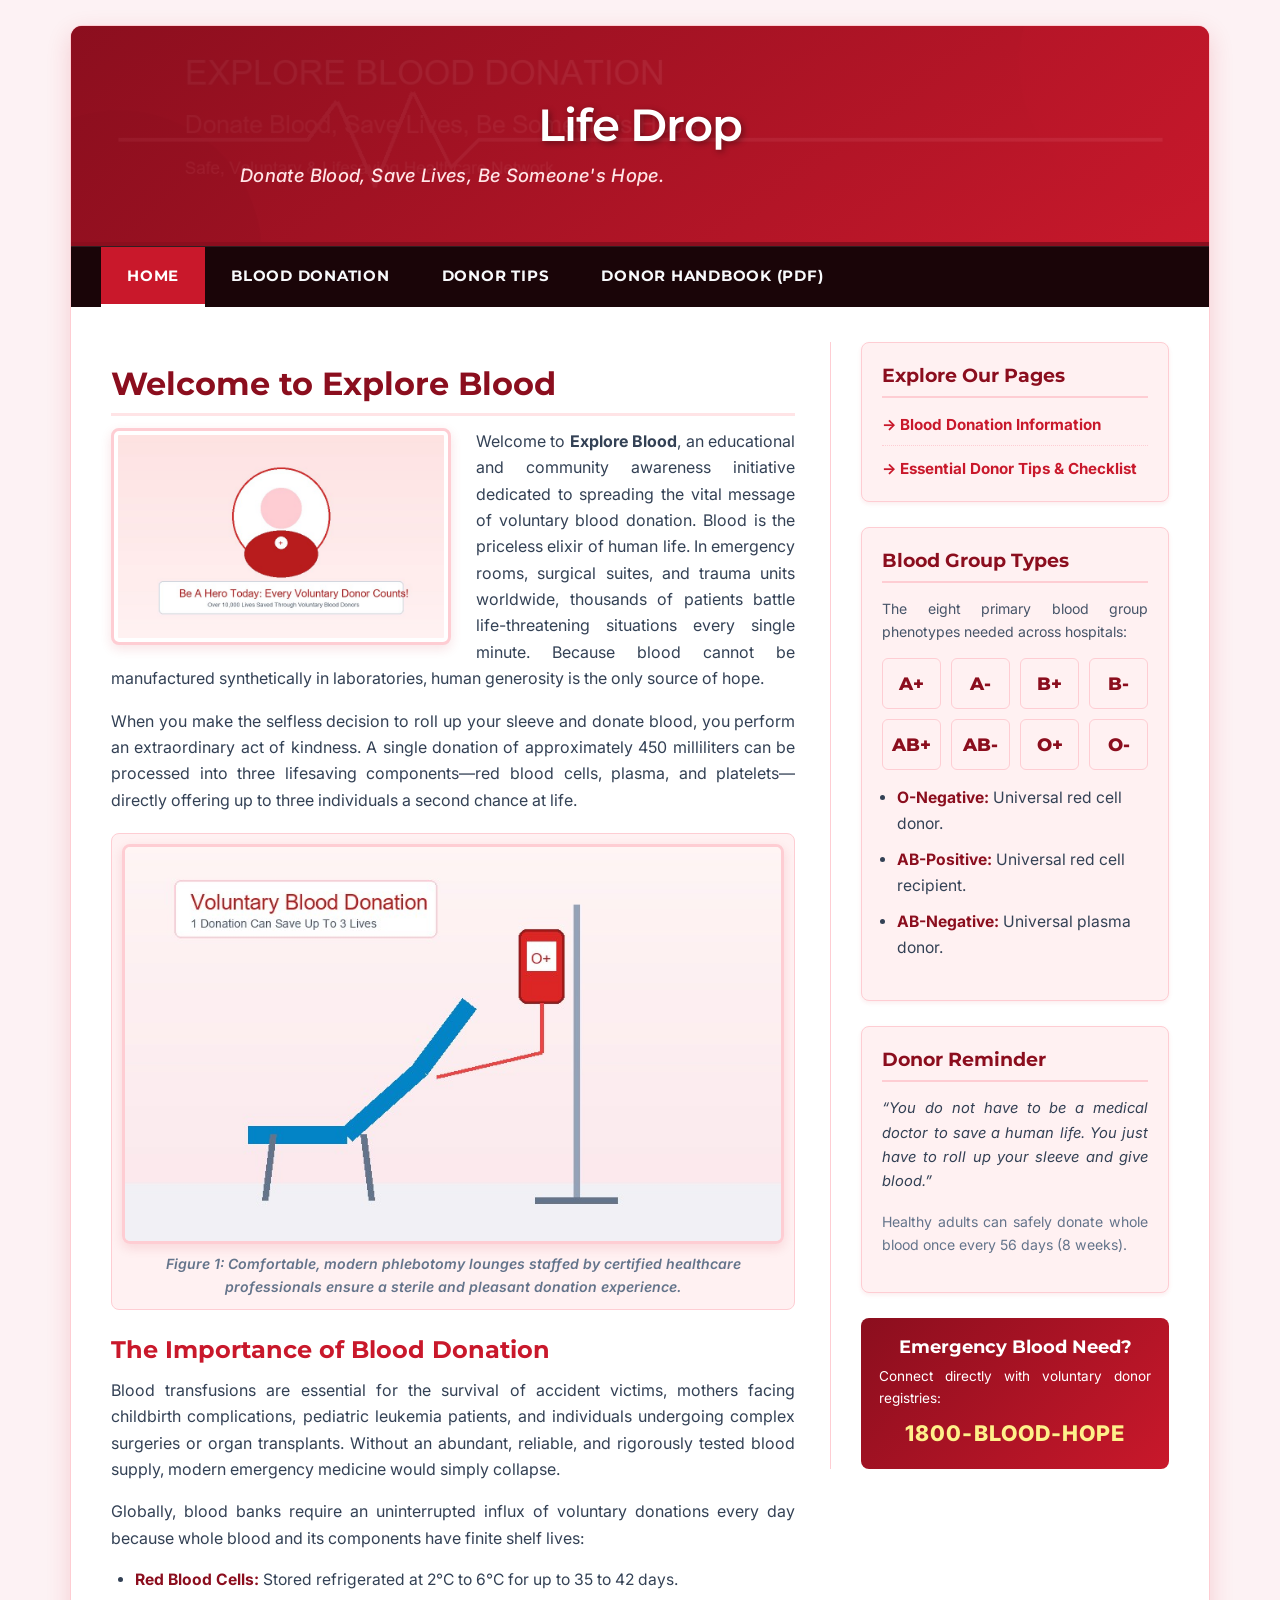
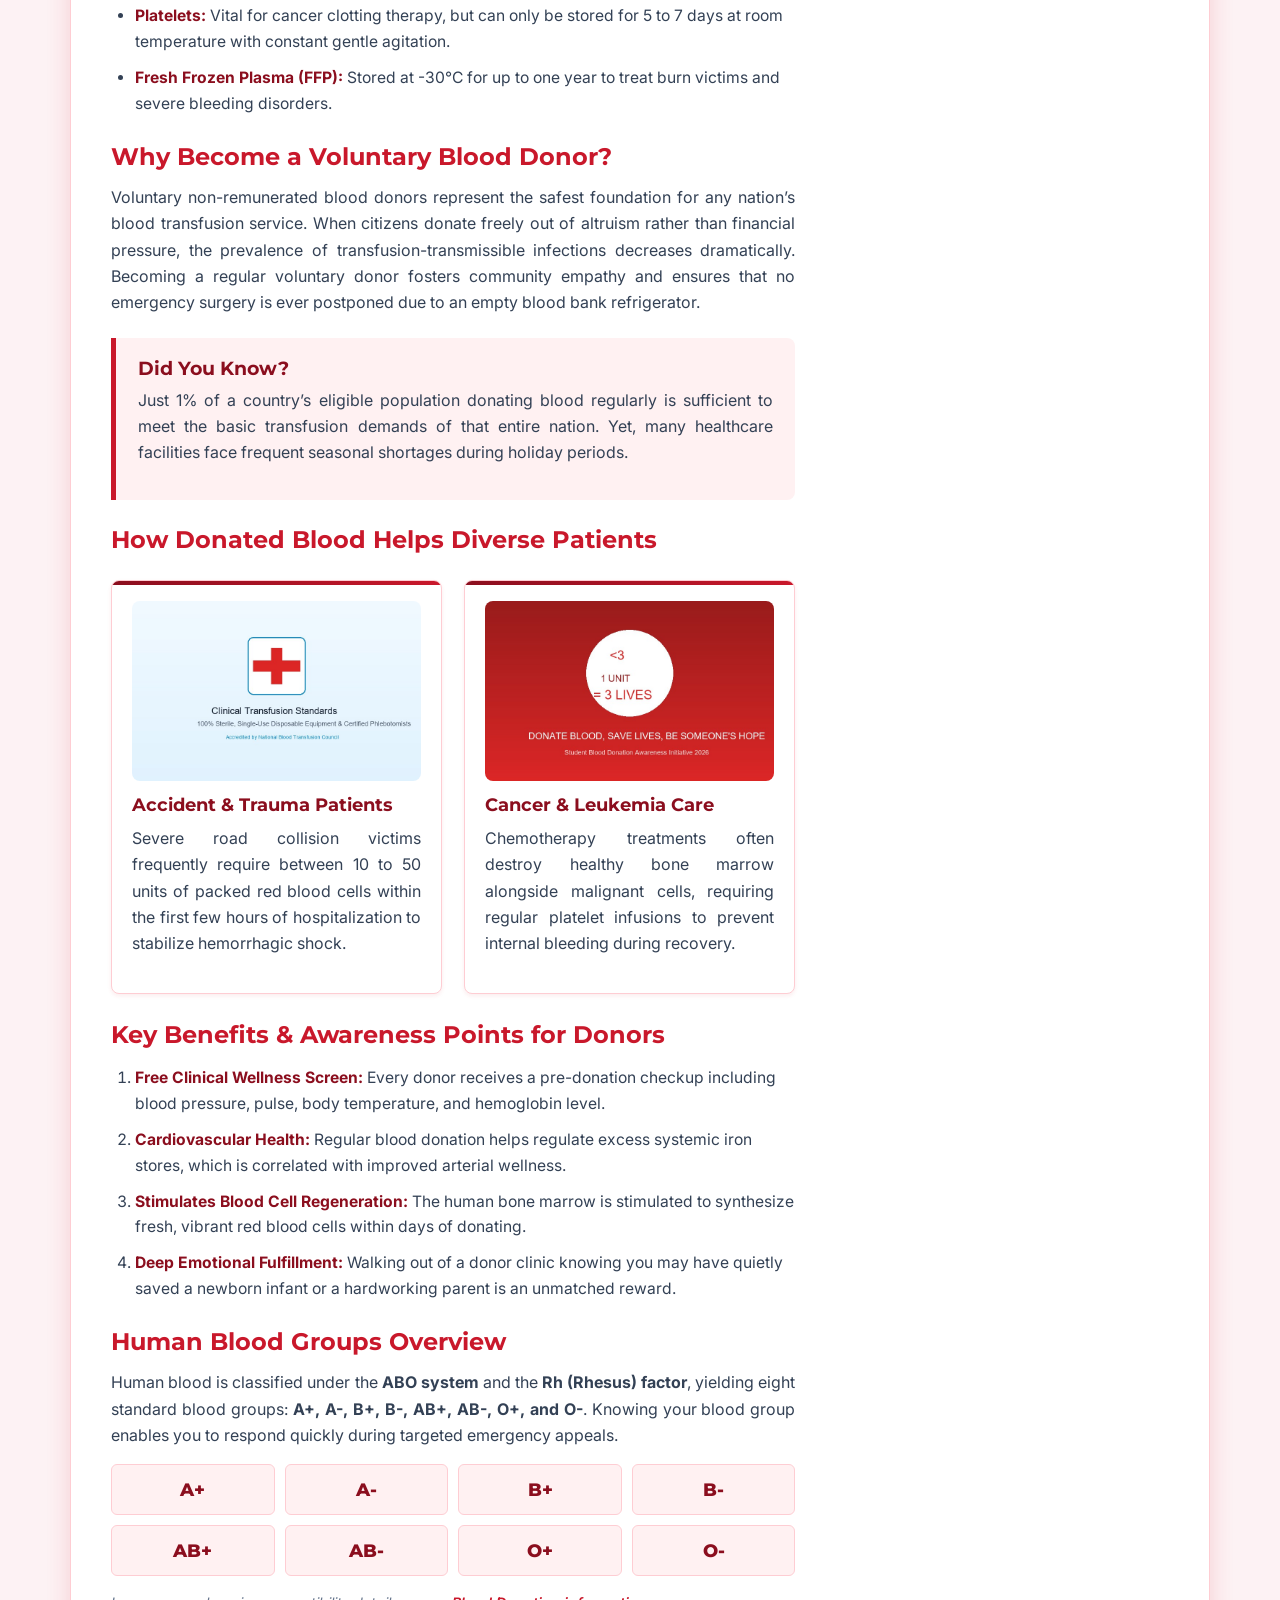
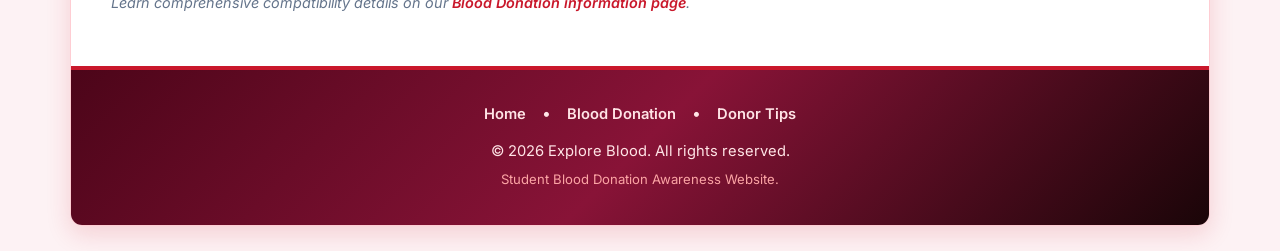
==== index.html @ 2cd2469a "blood Donor" ====
<!DOCTYPE html>
<html lang="en">
<head>
  <meta charset="UTF-8">
  <meta name="viewport" content="width=device-width, initial-scale=1.0">
  <!-- Page Title as required -->
  <title>Explore Blood | Donate Blood, Save Lives, Be Someone's Hope</title>
  
  <!-- CSS Stylesheets: normalize.css followed by main.css -->
  <link rel="stylesheet" href="styles/normalize.css">
  <link rel="stylesheet" href="styles/main.css">
  <link rel="icon" type="image/png" href="images/blood-drop.jpg">
</head>
<body>

  <!-- Main Website Wrapper: Fixed-width & centered on desktop, responsive on mobile -->
  <div class="main-wrapper">

    <!-- ======================================================================
         1. SITE HEADER (Common across all pages)
         ====================================================================== -->
    <header class="site-header">
      <div class="header-content">
        <h1 class="site-title"><a href="index.html">Life Drop</a></h1>
        <p class="site-tagline">Donate Blood, Save Lives, Be Someone's Hope.</p>
      </div>
    </header>

    <!-- ======================================================================
         2. NAVIGATION MENU (Horizontal & Responsive Pure CSS)
         ====================================================================== -->
    <nav class="site-nav">
      <!-- Hidden checkbox toggle for pure CSS mobile menu -->
      <input type="checkbox" id="nav-toggle">
      <label for="nav-toggle" class="nav-toggle-label">
        MENU <span class="menu-icon">&#9776;</span>
      </label>
      <ul class="nav-menu">
        <li><a href="index.html" class="active">Home</a></li>
        <li><a href="blood-donation.html">Blood Donation</a></li>
        <li><a href="donor-tips.html">Donor Tips</a></li>
        <li><a href="assets/blood_donor_handbook.pdf" target="_blank">Donor Handbook (PDF)</a></li>
      </ul>
    </nav>

    <!-- ======================================================================
         3. TWO-COLUMN LAYOUT (Main Content + Sidebar)
         ====================================================================== -->
    <div class="layout-container clearfix">

      <!-- MAIN SECTION (Left Column) -->
      <main class="main-content">
        
        <!-- Welcome Heading -->
        <section>
          <h1>Welcome to Explore Blood</h1>
          
          <!-- Demonstrating CSS Float Skill Requirement -->
          <img src="images/donor.jpg" alt="Happy Voluntary Blood Donor" class="img-float-left">
          
          <p>
            Welcome to <strong>Explore Blood</strong>, an educational and community awareness initiative dedicated to spreading the vital message of voluntary blood donation. Blood is the priceless elixir of human life. In emergency rooms, surgical suites, and trauma units worldwide, thousands of patients battle life-threatening situations every single minute. Because blood cannot be manufactured synthetically in laboratories, human generosity is the only source of hope.
          </p>

          <p>
            When you make the selfless decision to roll up your sleeve and donate blood, you perform an extraordinary act of kindness. A single donation of approximately 450 milliliters can be processed into three lifesaving components&mdash;red blood cells, plasma, and platelets&mdash;directly offering up to three individuals a second chance at life.
          </p>
        </section>

        <!-- Large Feature Image -->
        <section>
          <figure class="content-figure">
            <img src="images/blood-donation.jpg" alt="Clinical Blood Donation Station and Phlebotomy Lounge" class="hero-feature-img">
            <figcaption>Figure 1: Comfortable, modern phlebotomy lounges staffed by certified healthcare professionals ensure a sterile and pleasant donation experience.</figcaption>
          </figure>
        </section>

        <!-- The Critical Importance of Blood Donation -->
        <section>
          <h2>The Importance of Blood Donation</h2>
          <p>
            Blood transfusions are essential for the survival of accident victims, mothers facing childbirth complications, pediatric leukemia patients, and individuals undergoing complex surgeries or organ transplants. Without an abundant, reliable, and rigorously tested blood supply, modern emergency medicine would simply collapse.
          </p>
          <p>
            Globally, blood banks require an uninterrupted influx of voluntary donations every day because whole blood and its components have finite shelf lives:
          </p>
          <ul class="styled-list">
            <li><strong>Red Blood Cells:</strong> Stored refrigerated at 2&deg;C to 6&deg;C for up to 35 to 42 days.</li>
            <li><strong>Platelets:</strong> Vital for cancer clotting therapy, but can only be stored for 5 to 7 days at room temperature with constant gentle agitation.</li>
            <li><strong>Fresh Frozen Plasma (FFP):</strong> Stored at -30&deg;C for up to one year to treat burn victims and severe bleeding disorders.</li>
          </ul>
        </section>

        <!-- Voluntary Blood Donation Awareness -->
        <section>
          <h2>Why Become a Voluntary Blood Donor?</h2>
          <p>
            Voluntary non-remunerated blood donors represent the safest foundation for any nation&rsquo;s blood transfusion service. When citizens donate freely out of altruism rather than financial pressure, the prevalence of transfusion-transmissible infections decreases dramatically. Becoming a regular voluntary donor fosters community empathy and ensures that no emergency surgery is ever postponed due to an empty blood bank refrigerator.
          </p>

          <!-- Alert Callout Box -->
          <div class="alert-box">
            <h3>Did You Know?</h3>
            <p>
              Just 1% of a country&rsquo;s eligible population donating blood regularly is sufficient to meet the basic transfusion demands of that entire nation. Yet, many healthcare facilities face frequent seasonal shortages during holiday periods.
            </p>
          </div>
        </section>

        <!-- How Donated Blood Helps Patients -->
        <section>
          <h2>How Donated Blood Helps Diverse Patients</h2>
          <div class="cards-grid">
            <article class="info-card">
              <img src="images/healthcare.jpg" alt="Emergency Trauma Treatment">
              <h3>Accident &amp; Trauma Patients</h3>
              <p>
                Severe road collision victims frequently require between 10 to 50 units of packed red blood cells within the first few hours of hospitalization to stabilize hemorrhagic shock.
              </p>
            </article>

            <article class="info-card">
              <img src="images/save-lives.jpg" alt="Pediatric and Cancer Care">
              <h3>Cancer &amp; Leukemia Care</h3>
              <p>
                Chemotherapy treatments often destroy healthy bone marrow alongside malignant cells, requiring regular platelet infusions to prevent internal bleeding during recovery.
              </p>
            </article>
          </div>
        </section>

        <!-- Benefits of Donating Blood -->
        <section>
          <h2>Key Benefits &amp; Awareness Points for Donors</h2>
          <ol class="styled-list">
            <li><strong>Free Clinical Wellness Screen:</strong> Every donor receives a pre-donation checkup including blood pressure, pulse, body temperature, and hemoglobin level.</li>
            <li><strong>Cardiovascular Health:</strong> Regular blood donation helps regulate excess systemic iron stores, which is correlated with improved arterial wellness.</li>
            <li><strong>Stimulates Blood Cell Regeneration:</strong> The human bone marrow is stimulated to synthesize fresh, vibrant red blood cells within days of donating.</li>
            <li><strong>Deep Emotional Fulfillment:</strong> Walking out of a donor clinic knowing you may have quietly saved a newborn infant or a hardworking parent is an unmatched reward.</li>
          </ol>
        </section>

        <!-- Different Blood Groups Overview -->
        <section>
          <h2>Human Blood Groups Overview</h2>
          <p>
            Human blood is classified under the <strong>ABO system</strong> and the <strong>Rh (Rhesus) factor</strong>, yielding eight standard blood groups: <strong>A+, A-, B+, B-, AB+, AB-, O+, and O-</strong>. Knowing your blood group enables you to respond quickly during targeted emergency appeals.
          </p>
          <div class="blood-badge-grid">
            <div class="blood-badge">A+</div>
            <div class="blood-badge">A-</div>
            <div class="blood-badge">B+</div>
            <div class="blood-badge">B-</div>
            <div class="blood-badge">AB+</div>
            <div class="blood-badge">AB-</div>
            <div class="blood-badge">O+</div>
            <div class="blood-badge">O-</div>
          </div>
          <p style="font-size: 0.9rem; color: #64748b; font-style: italic;">
            Learn comprehensive compatibility details on our <a href="blood-donation.html">Blood Donation information page</a>.
          </p>
        </section>

      </main>

      <!-- SIDEBAR (Right Column as specified) -->
      <aside class="sidebar-content">

        <!-- Navigation Links Widget -->
        <div class="sidebar-widget">
          <h3>Explore Our Pages</h3>
          <ul class="sidebar-links">
            <li><a href="blood-donation.html">&rarr; Blood Donation Information</a></li>
            <li><a href="donor-tips.html">&rarr; Essential Donor Tips &amp; Checklist</a></li>
          </ul>
        </div>

        <!-- Blood Groups List Widget -->
        <div class="sidebar-widget">
          <h3>Blood Group Types</h3>
          <p style="font-size: 0.88rem; color: #475569; margin-bottom: 12px;">
            The eight primary blood group phenotypes needed across hospitals:
          </p>
          <div class="blood-badge-grid">
            <div class="blood-badge">A+</div>
            <div class="blood-badge">A-</div>
            <div class="blood-badge">B+</div>
            <div class="blood-badge">B-</div>
            <div class="blood-badge">AB+</div>
            <div class="blood-badge">AB-</div>
            <div class="blood-badge">O+</div>
            <div class="blood-badge">O-</div>
          </div>
          <ul class="styled-list" style="margin-left: 15px; font-size: 0.88rem;">
            <li><strong>O-Negative:</strong> Universal red cell donor.</li>
            <li><strong>AB-Positive:</strong> Universal red cell recipient.</li>
            <li><strong>AB-Negative:</strong> Universal plasma donor.</li>
          </ul>
        </div>

        <!-- Short Blood Donation Reminder -->
        <div class="sidebar-widget">
          <h3>Donor Reminder</h3>
          <p style="font-size: 0.92rem;">
            <em>&ldquo;You do not have to be a medical doctor to save a human life. You just have to roll up your sleeve and give blood.&rdquo;</em>
          </p>
          <p style="font-size: 0.88rem; color: #64748b; margin-top: 8px;">
            Healthy adults can safely donate whole blood once every 56 days (8 weeks).
          </p>
        </div>

        <!-- Emergency Helpline Widget -->
        <div class="helpline-box">
          <h4>Emergency Blood Need?</h4>
          <p style="font-size: 0.85rem; margin-bottom: 0;">Connect directly with voluntary donor registries:</p>
          <span class="helpline-number">1800-BLOOD-HOPE</span>
        </div>

      </aside>

    </div><!-- End of layout-container -->

    <!-- ======================================================================
         4. SITE FOOTER (Common across all pages)
         ====================================================================== -->
    <footer class="site-footer">
      <div class="footer-nav">
        <a href="index.html">Home</a> &bull;
        <a href="blood-donation.html">Blood Donation</a> &bull;
        <a href="donor-tips.html">Donor Tips</a>
      </div>
      <p>&copy; 2026 Explore Blood. All rights reserved.</p>
      <p class="footer-note">Student Blood Donation Awareness Website.</p>
    </footer>

  </div><!-- End of main-wrapper -->

</body>
</html>
---- styles/main.css ----
/* ==========================================================================
   EXPLORE BLOOD – BLOOD DONATION AWARENESS WEBSITE
   Common Stylesheet: main.css
   Topic: Explore Blood – Donate Blood, Save Lives, Be Someone's Hope
   Designed with HTML5 & CSS3 (Zero Frameworks, Zero JavaScript)
   ========================================================================== */

/* Google Fonts Import for clean modern typography */
@import url('https://fonts.googleapis.com/css2?family=Inter:wght@300;400;500;600;700&family=Montserrat:wght@600;700;800;900&display=swap');

/* --------------------------------------------------------------------------
   1. CSS VARIABLES (Theme Colors & Font Settings)
   -------------------------------------------------------------------------- */
:root {
  --primary-red: #c9182b;       /* Dominant bold red */
  --dark-red: #8b0e1e;          /* Deep rich crimson */
  --light-pink: #fff1f2;        /* Soft background pink */
  --card-pink: #ffe4e6;         /* Highlight border pink */
  --accent-pink: #fda4af;       /* Hover accent pink */
  --white: #ffffff;             /* Crisp clean white */
  --text-dark: #1e293b;         /* Deep slate heading color */
  --text-body: #334155;         /* Readable paragraph color */
  --text-muted: #64748b;        /* Subtitle gray */
  --border-color: #fecdd3;      /* Soft pinkish border */
  --shadow-sm: 0 2px 4px rgba(201, 24, 43, 0.08);
  --shadow-md: 0 4px 12px rgba(201, 24, 43, 0.12);
  --shadow-lg: 0 8px 24px rgba(201, 24, 43, 0.16);
  --border-radius: 8px;
  --transition: all 0.3s ease;
}

/* --------------------------------------------------------------------------
   2. GLOBAL RESET & BASE STYLES
   -------------------------------------------------------------------------- */
* {
  box-sizing: border-box;
  margin: 0;
  padding: 0;
}

html {
  font-family: 'Inter', -apple-system, BlinkMacSystemFont, 'Segoe UI', Roboto, sans-serif;
  font-size: 16px;
  color: var(--text-body);
  background-color: #fdf2f4;    /* Light aesthetic background */
  line-height: 1.65;
}

body {
  margin: 0;
  padding: 0;
  background-color: #fdf2f4;
  overflow-x: hidden;
}

/* Headings */
h1, h2, h3, h4, h5, h6 {
  font-family: 'Montserrat', sans-serif;
  color: var(--dark-red);
  font-weight: 700;
  line-height: 1.3;
  margin-bottom: 0.75rem;
}

h1 {
  font-size: 2rem;
  border-bottom: 3px solid var(--card-pink);
  padding-bottom: 8px;
}

h2 {
  font-size: 1.5rem;
  color: var(--primary-red);
  margin-top: 1.5rem;
}

h3 {
  font-size: 1.2rem;
  color: var(--text-dark);
}

p {
  margin-bottom: 1rem;
  text-align: justify;
}

a {
  color: var(--primary-red);
  text-decoration: none;
  font-weight: 600;
  transition: var(--transition);
}

a:hover, a:focus {
  color: var(--dark-red);
  text-decoration: underline;
}

img {
  max-width: 100%;
  height: auto;
  display: block;
  border-radius: var(--border-radius);
}

/* --------------------------------------------------------------------------
   3. FIXED-WIDTH CENTERED CONTAINER (Desktop View)
   -------------------------------------------------------------------------- */
.main-wrapper {
  width: 1140px;
  max-width: 95%;
  margin: 25px auto;
  background-color: var(--white);
  box-shadow: var(--shadow-lg);
  border-radius: 12px;
  overflow: hidden;
  border: 1px solid var(--border-color);
}

/* --------------------------------------------------------------------------
   4. HEADER & BANNER STYLING
   -------------------------------------------------------------------------- */
header.site-header {
  position: relative;
  background: linear-gradient(135deg, rgba(139, 14, 30, 0.95), rgba(201, 24, 43, 0.9)), url('../images/banner.jpg') center/cover no-repeat;
  color: var(--white);
  padding: 40px 45px 35px;
  text-align: center;
  border-bottom: 4px solid var(--dark-red);
}

.header-content {
  max-width: 800px;
  margin: 0 auto;
}

.site-title {
  font-size: 2.8rem;
  font-weight: 900;
  letter-spacing: -0.02em;
  color: var(--white);
  text-shadow: 2px 2px 6px rgba(0, 0, 0, 0.4);
  margin-bottom: 6px;
  border: none;
  padding: 0;
}

.site-title a {
  color: var(--white);
  text-decoration: none;
}

.site-tagline {
  font-size: 1.15rem;
  font-weight: 500;
  color: #ffe4e6;
  font-style: italic;
  letter-spacing: 0.02em;
}

/* --------------------------------------------------------------------------
   5. NAVIGATION MENU (Horizontal & Responsive Pure CSS)
   -------------------------------------------------------------------------- */
nav.site-nav {
  background-color: #1a0508;    /* Dark crimson-black navbar */
  position: relative;
  border-top: 1px solid rgba(255, 255, 255, 0.1);
}

/* Hidden checkbox for pure CSS mobile menu toggle */
#nav-toggle {
  display: none;
}

.nav-toggle-label {
  display: none;
  color: var(--white);
  padding: 14px 20px;
  font-weight: 700;
  cursor: pointer;
  text-align: right;
  font-family: 'Montserrat', sans-serif;
  user-select: none;
}

.nav-toggle-label .menu-icon {
  margin-left: 8px;
  font-size: 1.25rem;
}

.nav-menu {
  list-style: none;
  display: flex;
  margin: 0;
  padding: 0 30px;
  justify-content: flex-start;
}

.nav-menu li {
  margin: 0;
}

.nav-menu li a {
  display: block;
  padding: 16px 26px;
  color: #f8fafc;
  font-family: 'Montserrat', sans-serif;
  font-size: 0.95rem;
  font-weight: 700;
  text-transform: uppercase;
  letter-spacing: 0.05em;
  transition: var(--transition);
  border-bottom: 3px solid transparent;
}

.nav-menu li a:hover,
.nav-menu li a.active {
  background-color: var(--primary-red);
  color: var(--white);
  text-decoration: none;
  border-bottom: 3px solid var(--white);
}

/* --------------------------------------------------------------------------
   6. TWO-COLUMN LAYOUT (Main Content + Sidebar)
   -------------------------------------------------------------------------- */
.layout-container {
  padding: 35px 40px;
  background-color: var(--white);
}

/* Clearfix for floating layout */
.clearfix::after {
  content: "";
  display: table;
  clear: both;
}

/* Left Main Section (68% Width) */
main.main-content {
  float: left;
  width: 68%;
  padding-right: 35px;
}

/* Right Sidebar Section (32% Width) */
aside.sidebar-content {
  float: right;
  width: 32%;
  padding-left: 30px;
  border-left: 1px solid var(--border-color);
}

/* --------------------------------------------------------------------------
   7. FLOAT IMAGE & VISUAL CONTENT STYLING
   -------------------------------------------------------------------------- */
/* Demonstrating the floating skill requirement */
.img-float-left {
  float: left;
  margin: 0 25px 15px 0;
  border: 3px solid var(--border-color);
  padding: 4px;
  background-color: var(--white);
  box-shadow: var(--shadow-md);
  max-width: 340px;
  transition: var(--transition);
}

.img-float-left:hover {
  transform: scale(1.02);
  border-color: var(--primary-red);
}

.hero-feature-img {
  width: 100%;
  max-height: 400px;
  object-fit: cover;
  border: 3px solid var(--border-color);
  margin: 20px 0;
  box-shadow: var(--shadow-md);
  transition: var(--transition);
}

.hero-feature-img:hover {
  box-shadow: var(--shadow-lg);
  border-color: var(--primary-red);
}

/* Figure & Figcaption */
figure.content-figure {
  margin: 20px 0;
  padding: 10px;
  background-color: var(--light-pink);
  border: 1px solid var(--border-color);
  border-radius: var(--border-radius);
  text-align: center;
}

figure.content-figure img {
  width: 100%;
  margin: 0 auto;
}

figcaption {
  font-size: 0.88rem;
  font-weight: 600;
  color: var(--text-muted);
  margin-top: 8px;
  font-style: italic;
}

/* --------------------------------------------------------------------------
   8. ATTRACTIVE CARDS & CONTENT GRIDS
   -------------------------------------------------------------------------- */
.cards-grid {
  display: grid;
  grid-template-columns: repeat(2, 1fr);
  gap: 22px;
  margin: 25px 0;
}

.info-card {
  background-color: var(--white);
  border: 1px solid var(--border-color);
  border-radius: var(--border-radius);
  padding: 20px;
  box-shadow: var(--shadow-sm);
  transition: var(--transition);
  position: relative;
  overflow: hidden;
}

.info-card::before {
  content: "";
  position: absolute;
  top: 0;
  left: 0;
  right: 0;
  height: 4px;
  background: linear-gradient(90deg, var(--dark-red), var(--primary-red));
}

.info-card:hover {
  transform: translateY(-4px);
  box-shadow: var(--shadow-md);
  border-color: var(--accent-pink);
}

.info-card h3 {
  font-size: 1.15rem;
  margin-top: 5px;
  margin-bottom: 8px;
  color: var(--dark-red);
}

.info-card img {
  width: 100%;
  height: 180px;
  object-fit: cover;
  margin-bottom: 12px;
}

/* Callout Alert Box */
.alert-box {
  background-color: var(--light-pink);
  border-left: 5px solid var(--primary-red);
  padding: 18px 22px;
  margin: 22px 0;
  border-radius: 0 var(--border-radius) var(--border-radius) 0;
}

.alert-box h3 {
  color: var(--dark-red);
  margin-top: 0;
  margin-bottom: 6px;
}

/* Styled Lists */
ul.styled-list, ol.styled-list {
  margin: 15px 0 20px 24px;
  padding: 0;
}

ul.styled-list li, ol.styled-list li {
  margin-bottom: 10px;
  font-size: 0.98rem;
}

ul.styled-list li strong, ol.styled-list li strong {
  color: var(--dark-red);
}

/* Blood Groups Badge Grid */
.blood-badge-grid {
  display: grid;
  grid-template-columns: repeat(4, 1fr);
  gap: 10px;
  margin: 15px 0;
}

.blood-badge {
  background-color: var(--light-pink);
  border: 1px solid var(--border-color);
  border-radius: 6px;
  padding: 10px 4px;
  text-align: center;
  font-family: 'Montserrat', sans-serif;
  font-weight: 800;
  font-size: 1.1rem;
  color: var(--dark-red);
  transition: var(--transition);
}

.blood-badge:hover {
  background-color: var(--primary-red);
  color: var(--white);
  transform: scale(1.05);
}

/* --------------------------------------------------------------------------
   9. SIDEBAR WIDGETS & NAVIGATION
   -------------------------------------------------------------------------- */
.sidebar-widget {
  background-color: var(--light-pink);
  border: 1px solid var(--border-color);
  border-radius: var(--border-radius);
  padding: 20px;
  margin-bottom: 25px;
  box-shadow: var(--shadow-sm);
}

.sidebar-widget h3 {
  font-size: 1.2rem;
  color: var(--dark-red);
  border-bottom: 2px solid var(--border-color);
  padding-bottom: 8px;
  margin-top: 0;
  margin-bottom: 14px;
}

.sidebar-links {
  list-style: none;
  padding: 0;
  margin: 0;
}

.sidebar-links li {
  margin-bottom: 10px;
  border-bottom: 1px dotted var(--border-color);
  padding-bottom: 8px;
}

.sidebar-links li:last-child {
  border-bottom: none;
  margin-bottom: 0;
  padding-bottom: 0;
}

.sidebar-links li a {
  display: block;
  font-size: 0.95rem;
  color: var(--primary-red);
  font-weight: 700;
  transition: var(--transition);
}

.sidebar-links li a:hover {
  color: var(--dark-red);
  padding-left: 5px;
}

/* Emergency Helpline Box */
.helpline-box {
  background: linear-gradient(135deg, var(--dark-red), var(--primary-red));
  color: var(--white);
  border-radius: var(--border-radius);
  padding: 18px;
  text-align: center;
  margin-top: 15px;
}

.helpline-box h4 {
  color: var(--white);
  margin-bottom: 6px;
  font-size: 1.1rem;
}

.helpline-number {
  font-size: 1.35rem;
  font-weight: 800;
  color: #fef08a;
  letter-spacing: 0.05em;
  display: block;
  margin-top: 6px;
}

/* --------------------------------------------------------------------------
   10. FOOTER STYLING
   -------------------------------------------------------------------------- */
footer.site-footer {
  background: linear-gradient(135deg, #4c0519 0%, #881337 50%, #1a0508 100%);
  color: #ffe4e6;
  padding: 30px 40px;
  text-align: center;
  border-top: 4px solid var(--primary-red);
}

.footer-nav {
  margin-bottom: 12px;
}

.footer-nav a {
  color: #ffe4e6;
  font-size: 0.92rem;
  margin: 0 12px;
  transition: var(--transition);
}

.footer-nav a:hover {
  color: var(--white);
}

footer p {
  text-align: center;
  margin: 4px 0;
  font-size: 0.92rem;
}

.footer-note {
  font-size: 0.82rem;
  color: #fca5a5;
  margin-top: 6px;
}
/* --------------------------------------------------------------------------
   10B. PURE CSS CAROUSEL (Zero JavaScript)
   -------------------------------------------------------------------------- */
.css-carousel-container {
  position: relative;
  width: 100%;
  max-width: 720px;
  margin: 25px auto;
  border: 1px solid var(--border-color);
  border-radius: var(--border-radius);
  overflow: hidden;
  background-color: #0f172a;
  box-shadow: var(--shadow-md);
}

.carousel-radio {
  display: none;
}

.carousel-slides {
  position: relative;
  width: 400%; /* 4 slides */
  height: 380px;
  transition: transform 0.5s ease-in-out;
  display: flex;
}

.carousel-slide {
  width: 25%;
  height: 380px;
  position: relative;
}

.carousel-slide img {
  width: 100%;
  height: 100%;
  object-fit: cover;
}

.slide-caption {
  position: absolute;
  bottom: 0;
  left: 0;
  right: 0;
  background: rgba(15, 23, 42, 0.88);
  color: var(--white);
  padding: 12px 20px;
  font-family: 'Montserrat', sans-serif;
  font-size: 0.9rem;
  border-top: 1px solid rgba(255, 255, 255, 0.2);
}

#slide1:checked ~ .carousel-slides {
  transform: translateX(0%);
}
#slide2:checked ~ .carousel-slides {
  transform: translateX(-25%);
}
#slide3:checked ~ .carousel-slides {
  transform: translateX(-50%);
}
#slide4:checked ~ .carousel-slides {
  transform: translateX(-75%);
}

.carousel-indicators {
  position: absolute;
  bottom: 48px;
  left: 0;
  right: 0;
  text-align: center;
  z-index: 10;
}

.carousel-indicator-dot {
  display: inline-block;
  width: 14px;
  height: 14px;
  margin: 0 6px;
  border-radius: 50%;
  background-color: rgba(255, 255, 255, 0.4);
  border: 2px solid var(--white);
  cursor: pointer;
  transition: background-color 0.3s, transform 0.2s;
}

.carousel-indicator-dot:hover {
  background-color: rgba(255, 255, 255, 0.85);
}

#slide1:checked ~ .carousel-indicators label[for="slide1"],
#slide2:checked ~ .carousel-indicators label[for="slide2"],
#slide3:checked ~ .carousel-indicators label[for="slide3"],
#slide4:checked ~ .carousel-indicators label[for="slide4"] {
  background-color: var(--primary-red);
  transform: scale(1.25);
}

/* --------------------------------------------------------------------------
   10C. MEDIA CARDS (Audio Player & PDF Download)
   -------------------------------------------------------------------------- */
.media-card {
  background-color: var(--light-pink);
  border: 1px solid var(--border-color);
  border-radius: var(--border-radius);
  padding: 22px;
  margin: 22px 0;
  box-shadow: var(--shadow-sm);
  transition: var(--transition);
}

.media-card:hover {
  box-shadow: var(--shadow-md);
  border-color: var(--accent-pink);
}

.media-card h3 {
  margin-top: 0;
  color: var(--dark-red);
  font-size: 1.2rem;
  display: flex;
  align-items: center;
  gap: 8px;
}

.media-card audio {
  width: 100%;
  margin: 12px 0 10px;
}

.download-btn {
  display: inline-block;
  background-color: var(--primary-red);
  color: var(--white) !important;
  font-family: 'Montserrat', sans-serif;
  font-size: 0.92rem;
  font-weight: 700;
  padding: 10px 20px;
  border-radius: var(--border-radius);
  text-decoration: none !important;
  box-shadow: var(--shadow-sm);
  transition: var(--transition);
  margin-top: 6px;
}

.download-btn:hover {
  background-color: var(--dark-red);
  transform: translateY(-2px);
  box-shadow: var(--shadow-md);
}

.download-btn.secondary {
  background-color: #0284c7;
}

.download-btn.secondary:hover {
  background-color: #0369a1;
}

/* --------------------------------------------------------------------------
   11. RESPONSIVE DESIGN (Media Queries)
   -------------------------------------------------------------------------- */

/* Tablet Screens (max-width: 991px and min-width: 768px) */
@media screen and (max-width: 991px) {
  .main-wrapper {
    width: 95%;
    margin: 15px auto;
  }

  header.site-header {
    padding: 30px 25px;
  }

  .site-title {
    font-size: 2.2rem;
  }

  .layout-container {
    padding: 25px 25px;
  }

  main.main-content {
    width: 64%;
    padding-right: 20px;
  }

  aside.sidebar-content {
    width: 36%;
    padding-left: 20px;
  }

  .cards-grid {
    grid-template-columns: 1fr;
    gap: 18px;
  }
}

/* Mobile Screens (max-width: 767px) */
@media screen and (max-width: 767px) {
  body {
    background-color: var(--white);
  }

  .main-wrapper {
    width: 100%;
    margin: 0;
    border-radius: 0;
    border: none;
    box-shadow: none;
  }

  header.site-header {
    padding: 25px 18px;
  }

  .site-title {
    font-size: 1.8rem;
  }

  .site-tagline {
    font-size: 0.95rem;
  }

  /* Show Pure CSS Mobile Menu Toggle */
  .nav-toggle-label {
    display: block;
    background-color: #1a0508;
    border-bottom: 1px solid rgba(255, 255, 255, 0.1);
  }

  .nav-menu {
    display: none;
    flex-direction: column;
    padding: 0;
  }

  /* When checkbox is checked, expand menu */
  #nav-toggle:checked ~ .nav-menu {
    display: flex;
  }

  .nav-menu li a {
    padding: 14px 20px;
    border-bottom: 1px solid rgba(255, 255, 255, 0.08);
  }

  .layout-container {
    padding: 20px 16px;
  }

  /* Single Column Stacking for Mobile */
  main.main-content,
  aside.sidebar-content {
    float: none;
    width: 100%;
    padding: 0;
    border: none;
  }

  aside.sidebar-content {
    margin-top: 35px;
    padding-top: 25px;
    border-top: 2px solid var(--border-color);
  }

  .img-float-left {
    float: none;
    max-width: 100%;
    margin: 0 0 18px 0;
  }

  .cards-grid {
    grid-template-columns: 1fr;
  }

  .carousel-slides,
  .carousel-slide {
    height: 230px;
  }

  footer.site-footer {
    padding: 22px 16px;
  }
}
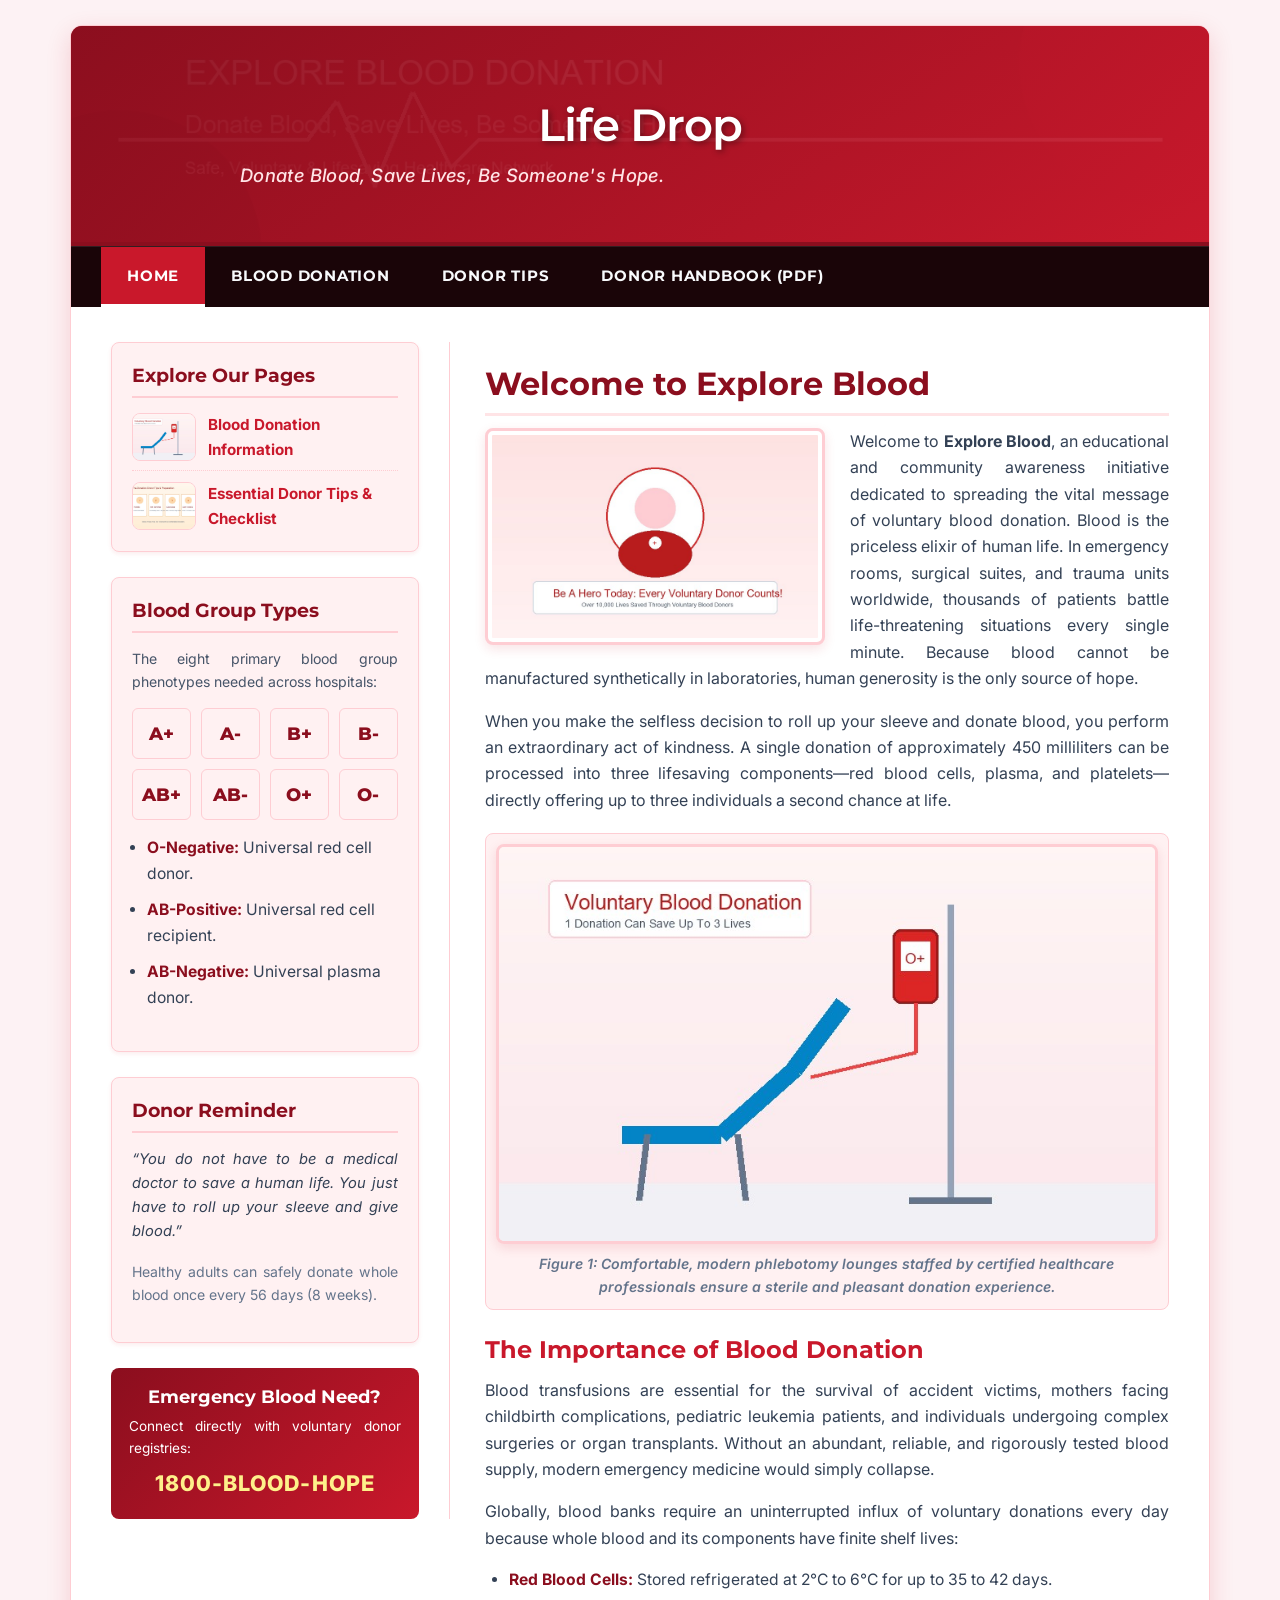
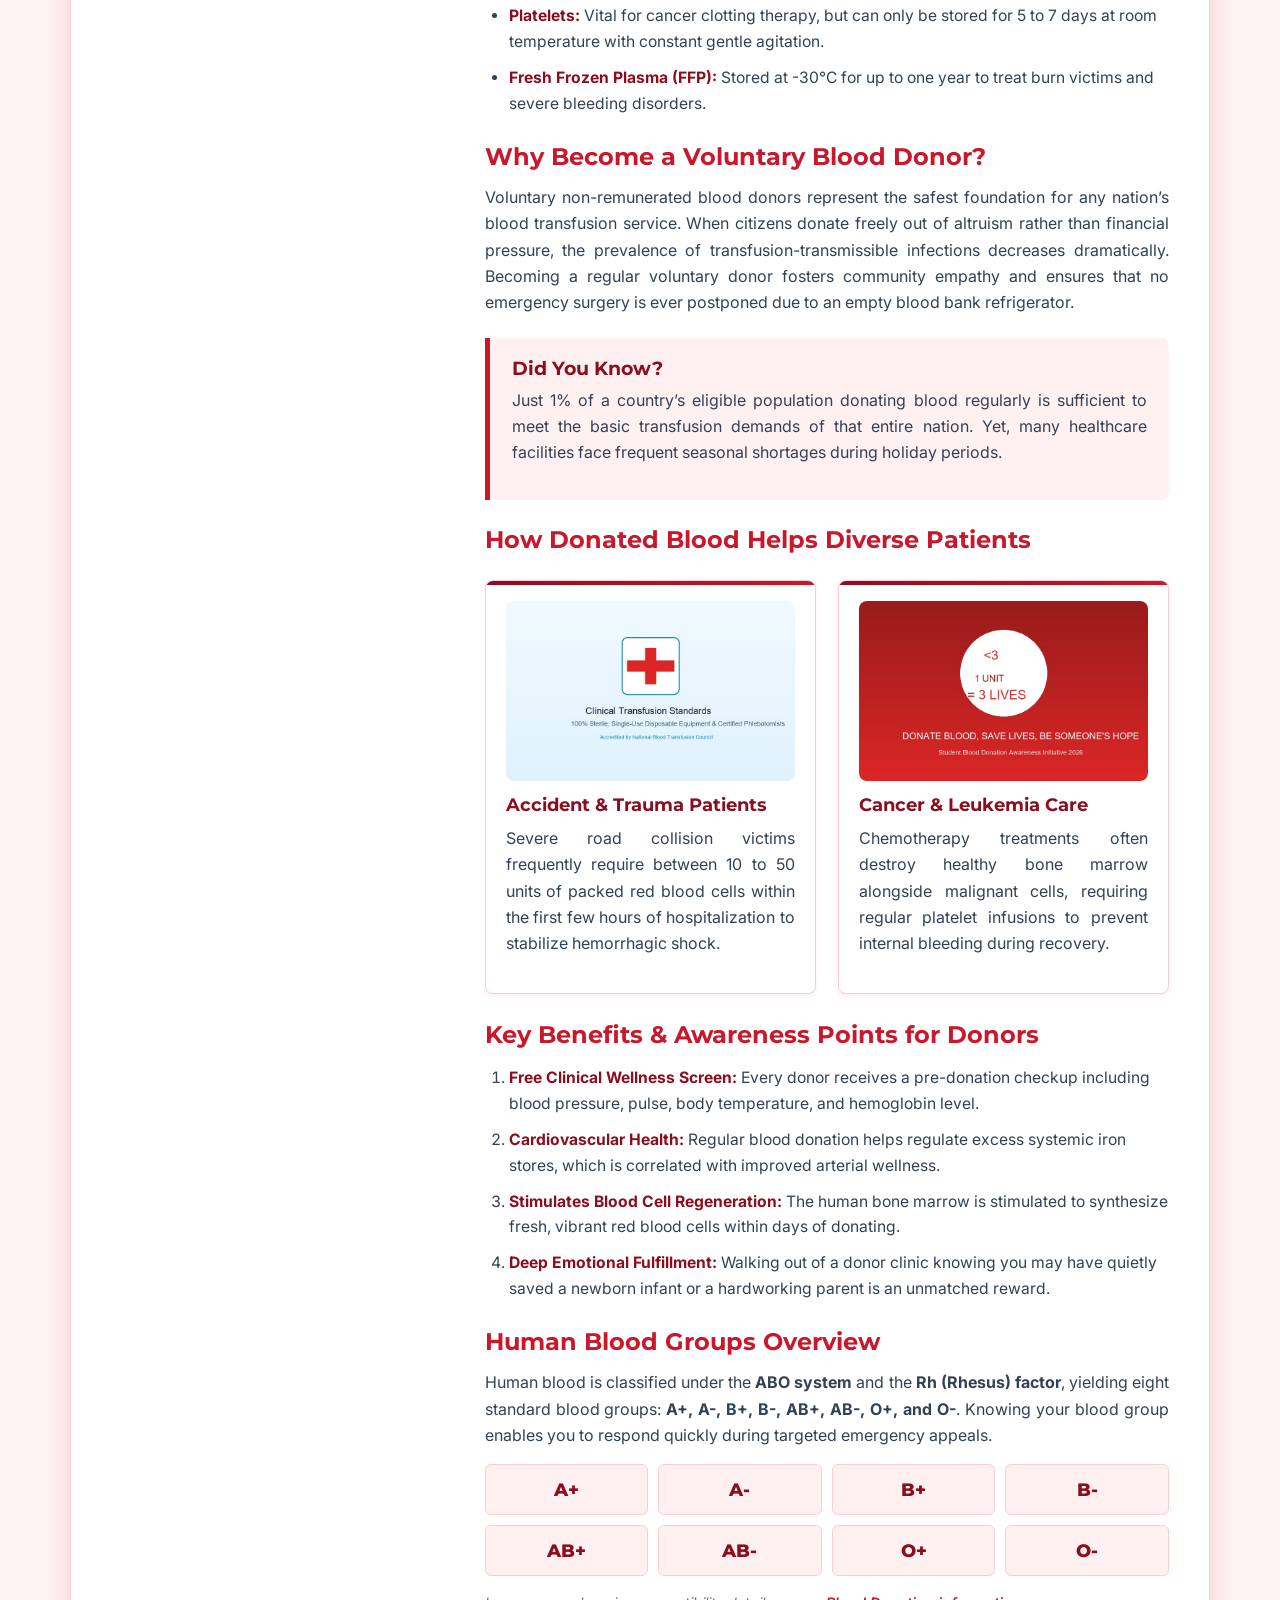
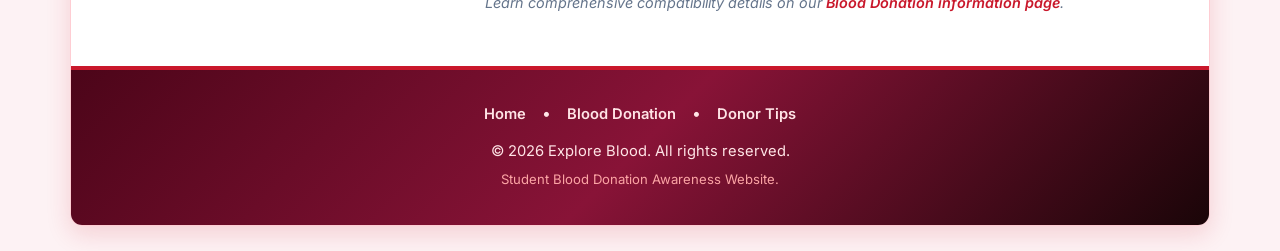
==== commit 79ea0013: "blood Donor" ====
--- a/index.html
+++ b/index.html
@@ -163,15 +163,25 @@
 
       </main>
 
-      <!-- SIDEBAR (Right Column as specified) -->
+      <!-- SIDEBAR (Left Column) -->
       <aside class="sidebar-content">
 
         <!-- Navigation Links Widget -->
         <div class="sidebar-widget">
           <h3>Explore Our Pages</h3>
           <ul class="sidebar-links">
-            <li><a href="blood-donation.html">&rarr; Blood Donation Information</a></li>
-            <li><a href="donor-tips.html">&rarr; Essential Donor Tips &amp; Checklist</a></li>
+            <li>
+              <a href="blood-donation.html">
+                <img src="images/blood-donation.jpg" alt="" loading="lazy">
+                <span class="sidebar-link-label">Blood Donation Information</span>
+              </a>
+            </li>
+            <li>
+              <a href="donor-tips.html">
+                <img src="images/donor-tips.jpg" alt="" loading="lazy">
+                <span class="sidebar-link-label">Essential Donor Tips &amp; Checklist</span>
+              </a>
+            </li>
           </ul>
         </div>
 
--- a/styles/main.css
+++ b/styles/main.css
@@ -236,19 +236,19 @@
   clear: both;
 }
 
-/* Left Main Section (68% Width) */
+/* Right Main Section (68% Width) */
 main.main-content {
+  float: right;
+  width: 68%;
+  padding-left: 35px;
+}
+
+/* Left Sidebar Section (32% Width) */
+aside.sidebar-content {
   float: left;
-  width: 68%;
-  padding-right: 35px;
-}
-
-/* Right Sidebar Section (32% Width) */
-aside.sidebar-content {
-  float: right;
   width: 32%;
-  padding-left: 30px;
-  border-left: 1px solid var(--border-color);
+  padding-right: 30px;
+  border-right: 1px solid var(--border-color);
 }
 
 /* --------------------------------------------------------------------------
@@ -457,16 +457,30 @@
 }
 
 .sidebar-links li a {
-  display: block;
+  display: flex;
+  align-items: center;
+  gap: 12px;
   font-size: 0.95rem;
   color: var(--primary-red);
   font-weight: 700;
   transition: var(--transition);
 }
 
+.sidebar-links li a img {
+  width: 64px;
+  height: 48px;
+  flex: 0 0 64px;
+  object-fit: cover;
+  border: 1px solid var(--border-color);
+}
+
+.sidebar-link-label {
+  flex: 1;
+}
+
 .sidebar-links li a:hover {
   color: var(--dark-red);
-  padding-left: 5px;
+  transform: translateX(5px);
 }
 
 /* Emergency Helpline Box */
@@ -709,18 +723,33 @@
     font-size: 2.2rem;
   }
 
+  .nav-menu {
+    width: 100%;
+    padding: 0;
+  }
+
+  .nav-menu li {
+    flex: 1;
+  }
+
+  .nav-menu li a {
+    padding: 16px 8px;
+    text-align: center;
+  }
+
   .layout-container {
     padding: 25px 25px;
   }
 
   main.main-content {
     width: 64%;
+    padding-left: 20px;
+  }
+
+  aside.sidebar-content {
+    float: left;
+    width: 36%;
     padding-right: 20px;
-  }
-
-  aside.sidebar-content {
-    width: 36%;
-    padding-left: 20px;
   }
 
   .cards-grid {
@@ -795,6 +824,7 @@
     margin-top: 35px;
     padding-top: 25px;
     border-top: 2px solid var(--border-color);
+    border-right: none;
   }
 
   .img-float-left {
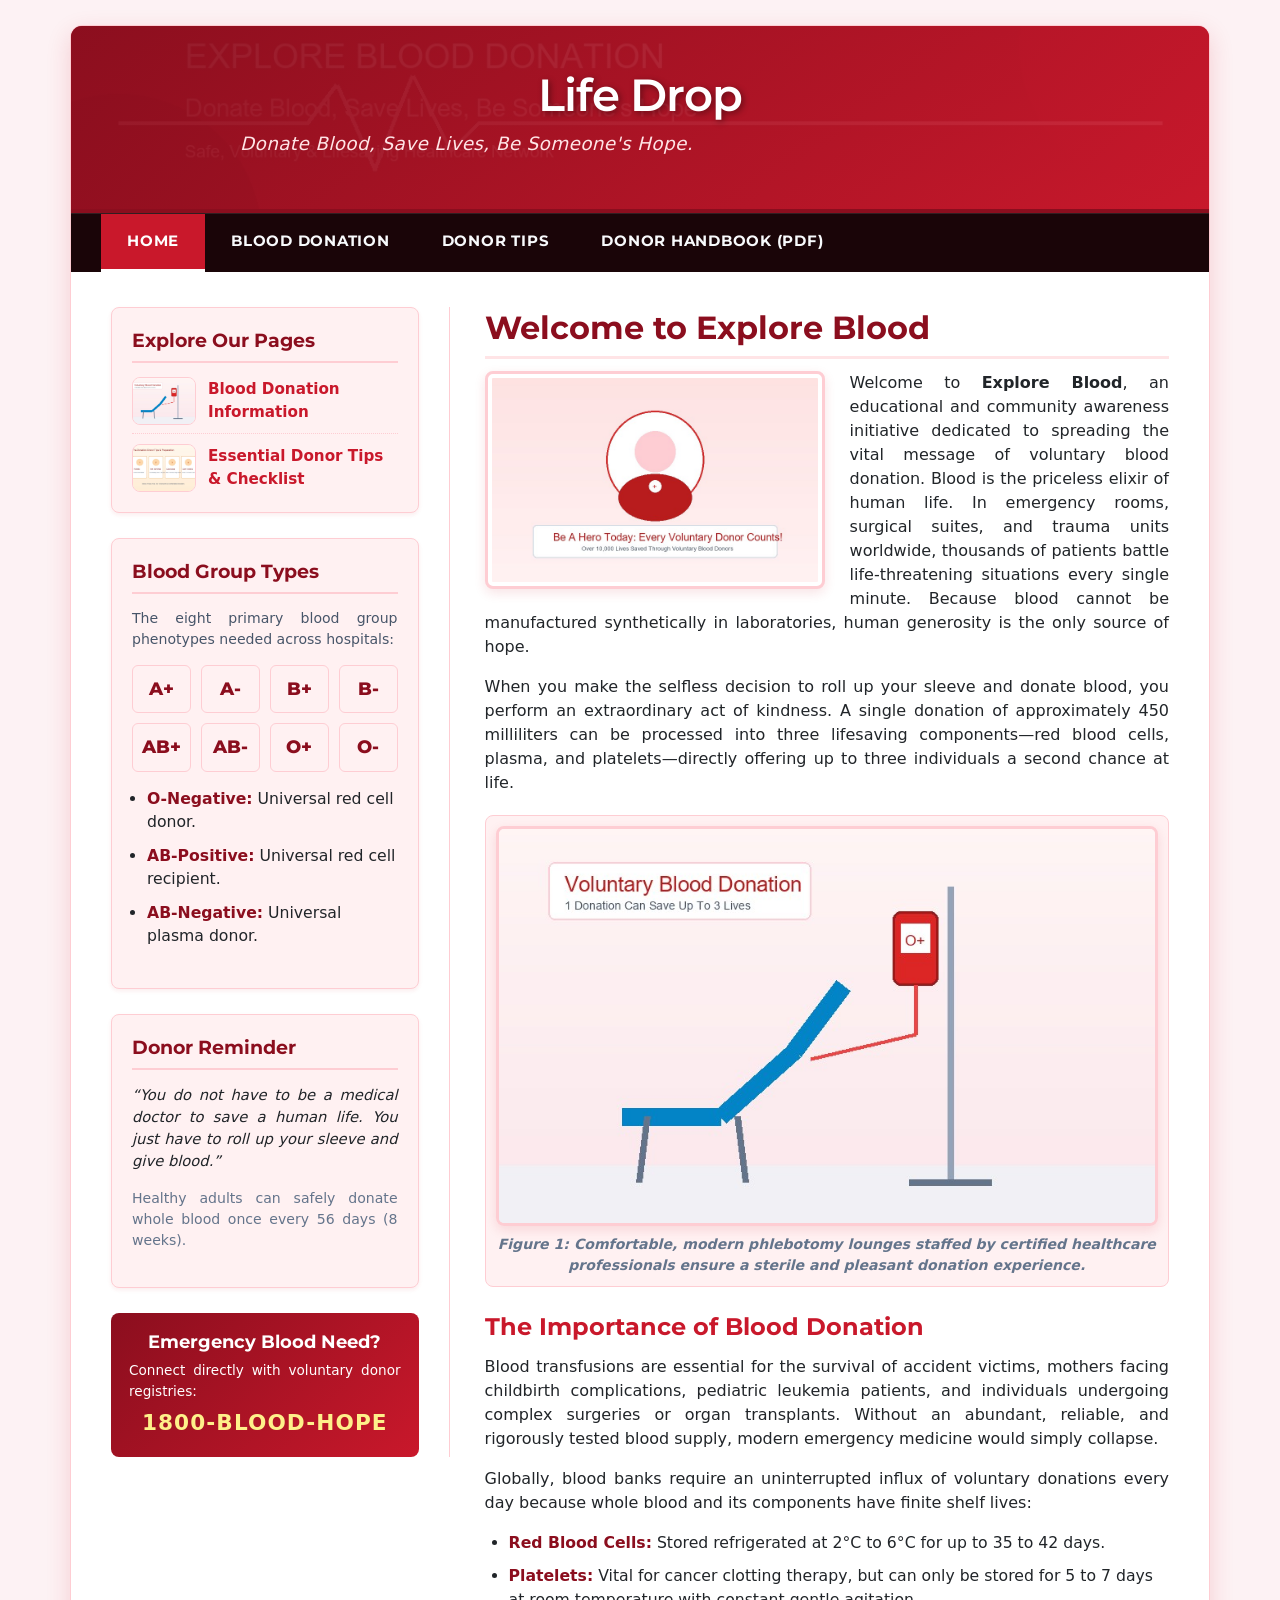
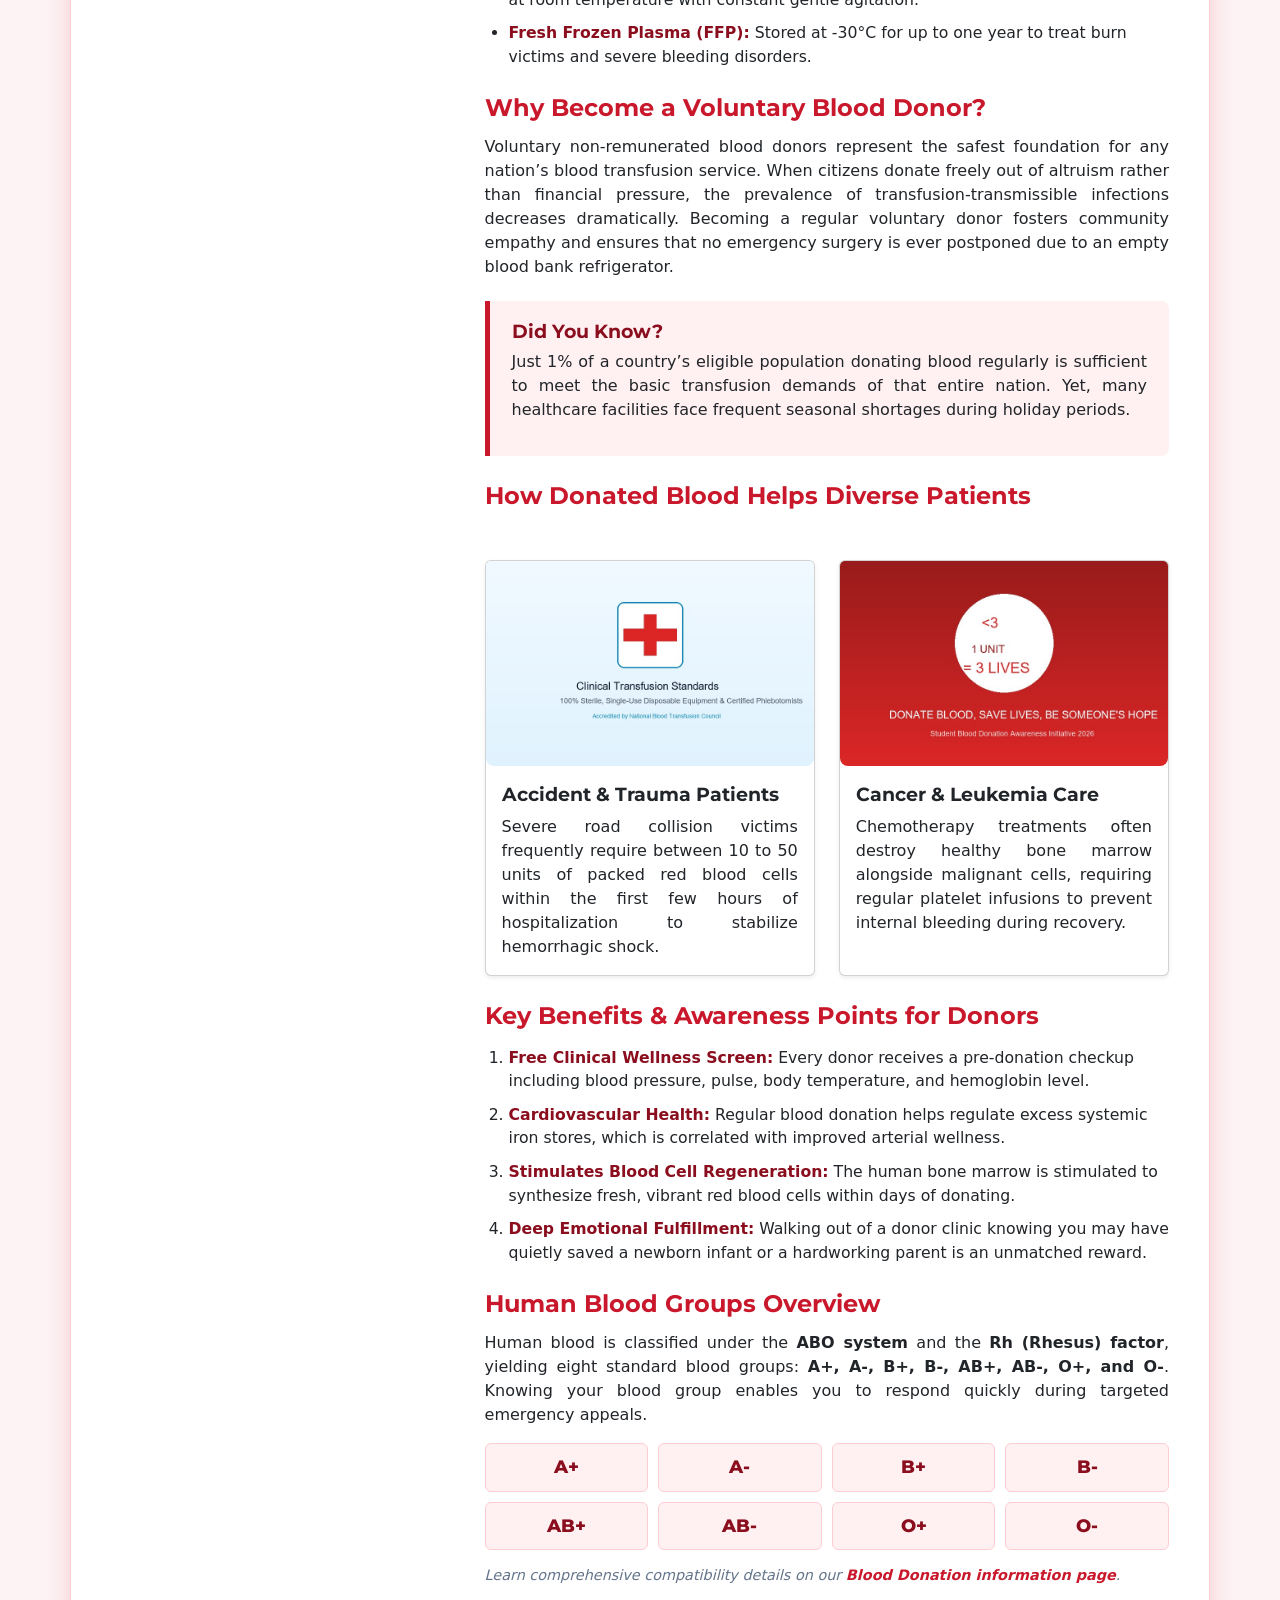
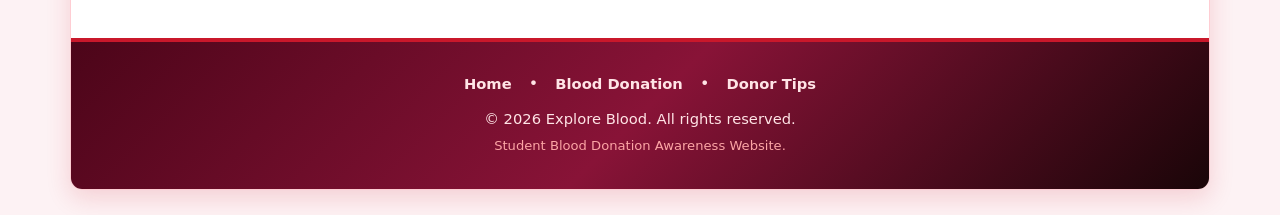
==== commit 584689c6: "demo" ====
--- a/index.html
+++ b/index.html
@@ -8,6 +8,7 @@
   
   <!-- CSS Stylesheets: normalize.css followed by main.css -->
   <link rel="stylesheet" href="styles/normalize.css">
+  <link href="https://cdn.jsdelivr.net/npm/bootstrap@5.3.3/dist/css/bootstrap.min.css" rel="stylesheet">
   <link rel="stylesheet" href="styles/main.css">
   <link rel="icon" type="image/png" href="images/blood-drop.jpg">
 </head>
@@ -110,21 +111,29 @@
         <!-- How Donated Blood Helps Patients -->
         <section>
           <h2>How Donated Blood Helps Diverse Patients</h2>
-          <div class="cards-grid">
-            <article class="info-card">
-              <img src="images/healthcare.jpg" alt="Emergency Trauma Treatment">
-              <h3>Accident &amp; Trauma Patients</h3>
-              <p>
-                Severe road collision victims frequently require between 10 to 50 units of packed red blood cells within the first few hours of hospitalization to stabilize hemorrhagic shock.
-              </p>
+          <div class="row g-4 my-4">
+            <article class="col-md-6">
+              <div class="card h-100 shadow-sm">
+                <img src="images/healthcare.jpg" class="card-img-top" alt="Emergency Trauma Treatment">
+                <div class="card-body">
+                  <h3 class="card-title">Accident &amp; Trauma Patients</h3>
+                  <p class="card-text">
+                    Severe road collision victims frequently require between 10 to 50 units of packed red blood cells within the first few hours of hospitalization to stabilize hemorrhagic shock.
+                  </p>
+                </div>
+              </div>
             </article>
 
-            <article class="info-card">
-              <img src="images/save-lives.jpg" alt="Pediatric and Cancer Care">
-              <h3>Cancer &amp; Leukemia Care</h3>
-              <p>
-                Chemotherapy treatments often destroy healthy bone marrow alongside malignant cells, requiring regular platelet infusions to prevent internal bleeding during recovery.
-              </p>
+            <article class="col-md-6">
+              <div class="card h-100 shadow-sm">
+                <img src="images/save-lives.jpg" class="card-img-top" alt="Pediatric and Cancer Care">
+                <div class="card-body">
+                  <h3 class="card-title">Cancer &amp; Leukemia Care</h3>
+                  <p class="card-text">
+                    Chemotherapy treatments often destroy healthy bone marrow alongside malignant cells, requiring regular platelet infusions to prevent internal bleeding during recovery.
+                  </p>
+                </div>
+              </div>
             </article>
           </div>
         </section>
--- a/styles/main.css
+++ b/styles/main.css
@@ -2,7 +2,7 @@
    EXPLORE BLOOD – BLOOD DONATION AWARENESS WEBSITE
    Common Stylesheet: main.css
    Topic: Explore Blood – Donate Blood, Save Lives, Be Someone's Hope
-   Designed with HTML5 & CSS3 (Zero Frameworks, Zero JavaScript)
+   Built with HTML5, CSS3, and Bootstrap
    ========================================================================== */
 
 /* Google Fonts Import for clean modern typography */
@@ -309,57 +309,6 @@
   font-style: italic;
 }
 
-/* --------------------------------------------------------------------------
-   8. ATTRACTIVE CARDS & CONTENT GRIDS
-   -------------------------------------------------------------------------- */
-.cards-grid {
-  display: grid;
-  grid-template-columns: repeat(2, 1fr);
-  gap: 22px;
-  margin: 25px 0;
-}
-
-.info-card {
-  background-color: var(--white);
-  border: 1px solid var(--border-color);
-  border-radius: var(--border-radius);
-  padding: 20px;
-  box-shadow: var(--shadow-sm);
-  transition: var(--transition);
-  position: relative;
-  overflow: hidden;
-}
-
-.info-card::before {
-  content: "";
-  position: absolute;
-  top: 0;
-  left: 0;
-  right: 0;
-  height: 4px;
-  background: linear-gradient(90deg, var(--dark-red), var(--primary-red));
-}
-
-.info-card:hover {
-  transform: translateY(-4px);
-  box-shadow: var(--shadow-md);
-  border-color: var(--accent-pink);
-}
-
-.info-card h3 {
-  font-size: 1.15rem;
-  margin-top: 5px;
-  margin-bottom: 8px;
-  color: var(--dark-red);
-}
-
-.info-card img {
-  width: 100%;
-  height: 180px;
-  object-fit: cover;
-  margin-bottom: 12px;
-}
-
 /* Callout Alert Box */
 .alert-box {
   background-color: var(--light-pink);
@@ -546,105 +495,7 @@
   margin-top: 6px;
 }
 /* --------------------------------------------------------------------------
-   10B. PURE CSS CAROUSEL (Zero JavaScript)
-   -------------------------------------------------------------------------- */
-.css-carousel-container {
-  position: relative;
-  width: 100%;
-  max-width: 720px;
-  margin: 25px auto;
-  border: 1px solid var(--border-color);
-  border-radius: var(--border-radius);
-  overflow: hidden;
-  background-color: #0f172a;
-  box-shadow: var(--shadow-md);
-}
-
-.carousel-radio {
-  display: none;
-}
-
-.carousel-slides {
-  position: relative;
-  width: 400%; /* 4 slides */
-  height: 380px;
-  transition: transform 0.5s ease-in-out;
-  display: flex;
-}
-
-.carousel-slide {
-  width: 25%;
-  height: 380px;
-  position: relative;
-}
-
-.carousel-slide img {
-  width: 100%;
-  height: 100%;
-  object-fit: cover;
-}
-
-.slide-caption {
-  position: absolute;
-  bottom: 0;
-  left: 0;
-  right: 0;
-  background: rgba(15, 23, 42, 0.88);
-  color: var(--white);
-  padding: 12px 20px;
-  font-family: 'Montserrat', sans-serif;
-  font-size: 0.9rem;
-  border-top: 1px solid rgba(255, 255, 255, 0.2);
-}
-
-#slide1:checked ~ .carousel-slides {
-  transform: translateX(0%);
-}
-#slide2:checked ~ .carousel-slides {
-  transform: translateX(-25%);
-}
-#slide3:checked ~ .carousel-slides {
-  transform: translateX(-50%);
-}
-#slide4:checked ~ .carousel-slides {
-  transform: translateX(-75%);
-}
-
-.carousel-indicators {
-  position: absolute;
-  bottom: 48px;
-  left: 0;
-  right: 0;
-  text-align: center;
-  z-index: 10;
-}
-
-.carousel-indicator-dot {
-  display: inline-block;
-  width: 14px;
-  height: 14px;
-  margin: 0 6px;
-  border-radius: 50%;
-  background-color: rgba(255, 255, 255, 0.4);
-  border: 2px solid var(--white);
-  cursor: pointer;
-  transition: background-color 0.3s, transform 0.2s;
-}
-
-.carousel-indicator-dot:hover {
-  background-color: rgba(255, 255, 255, 0.85);
-}
-
-#slide1:checked ~ .carousel-indicators label[for="slide1"],
-#slide2:checked ~ .carousel-indicators label[for="slide2"],
-#slide3:checked ~ .carousel-indicators label[for="slide3"],
-#slide4:checked ~ .carousel-indicators label[for="slide4"] {
-  background-color: var(--primary-red);
-  transform: scale(1.25);
-}
-
-/* --------------------------------------------------------------------------
-   10C. MEDIA CARDS (Audio Player & PDF Download)
+   10B. MEDIA CARDS (Audio Player & PDF Download)
    -------------------------------------------------------------------------- */
 .media-card {
   background-color: var(--light-pink);
@@ -751,11 +602,6 @@
     width: 36%;
     padding-right: 20px;
   }
-
-  .cards-grid {
-    grid-template-columns: 1fr;
-    gap: 18px;
-  }
 }
 
 /* Mobile Screens (max-width: 767px) */
@@ -833,15 +679,6 @@
     margin: 0 0 18px 0;
   }
 
-  .cards-grid {
-    grid-template-columns: 1fr;
-  }
-
-  .carousel-slides,
-  .carousel-slide {
-    height: 230px;
-  }
-
   footer.site-footer {
     padding: 22px 16px;
   }
